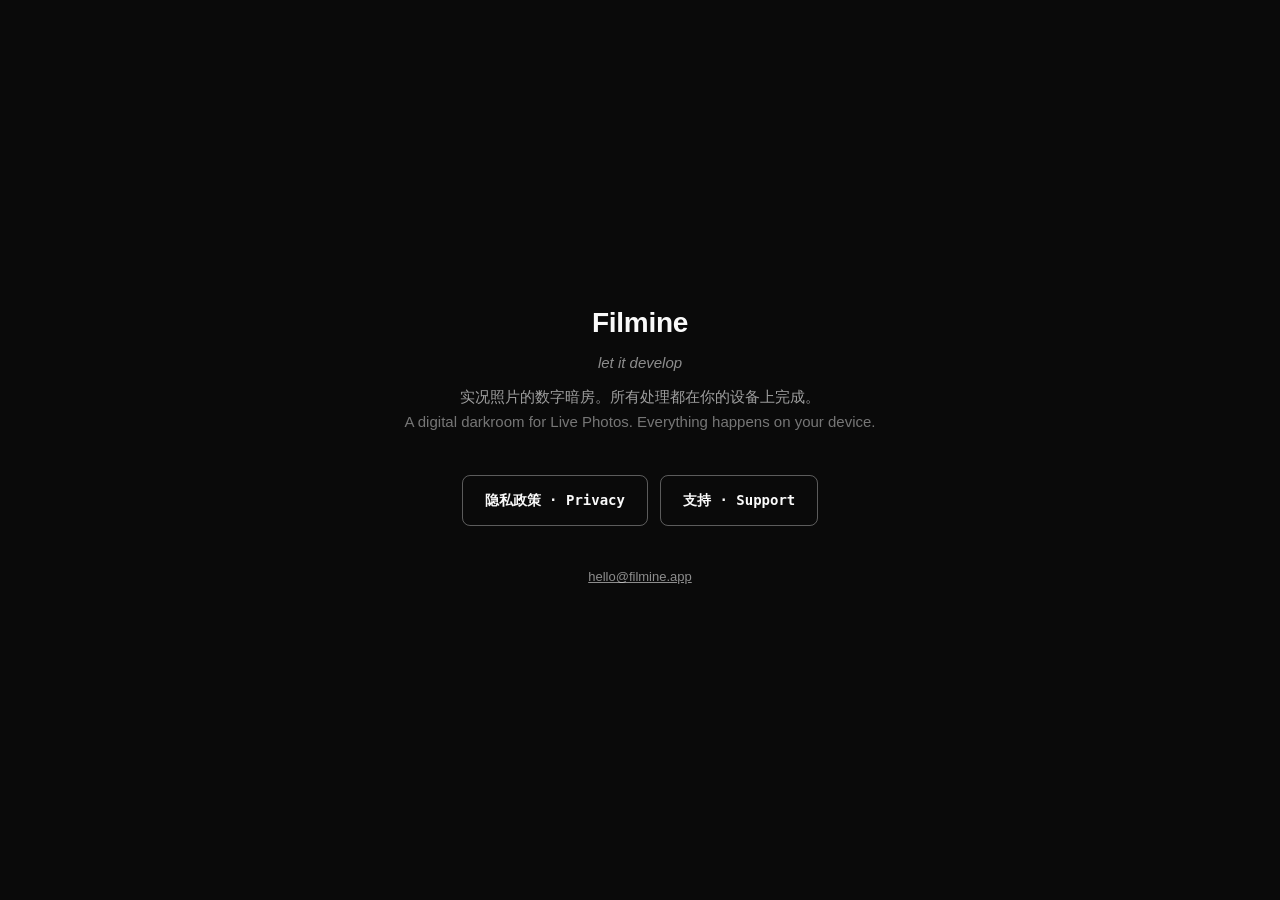
==== index.html @ 2b61131c "Publish Filmine public pages (privacy / support)" ====
<!doctype html>
<html lang="zh-Hans">
<head>
<meta charset="utf-8">
<meta name="viewport" content="width=device-width, initial-scale=1">
<title>Filmine</title>
<style>
  /* 品牌红线(CLAUDE.md 设计原则 3):Portra 黄只标 active / selected /
     developing。落地页没有任何 active 状态,因此全走 paper 层级,层次由
     weight + opacity 建立,行动感由描边承担。 */
  :root{--ink:#0A0A0A;--paper:#FAFAFA;--rule:rgba(250,250,250,.34)}
  *{box-sizing:border-box}
  body{margin:0;background:var(--ink);color:var(--paper);
       font:16px/1.7 -apple-system,BlinkMacSystemFont,"Segoe UI","PingFang SC","Hiragino Sans GB",sans-serif;
       -webkit-font-smoothing:antialiased;
       min-height:100vh;display:flex;align-items:center;justify-content:center}
  .wrap{max-width:680px;padding:64px 24px;text-align:center}
  h1{font-size:28px;font-weight:600;letter-spacing:-.01em;margin:0 0 4px}
  .brand{font-style:italic;color:rgba(250,250,250,.55);font-size:15px;margin:0 0 8px}
  .line{color:rgba(250,250,250,.62);font-size:15px;margin:0}
  .line.en{color:rgba(250,250,250,.45);margin:0 0 40px}
  nav{display:flex;gap:12px;justify-content:center;flex-wrap:wrap}
  nav a{display:inline-block;padding:13px 22px;border-radius:8px;
        color:var(--paper);text-decoration:none;font-weight:600;font-size:14px;
        border:1px solid var(--rule);
        font-family:ui-monospace,SFMono-Regular,Menlo,monospace}
  .mail{margin-top:40px;font-size:13px;color:rgba(250,250,250,.32)}
  .mail a{color:rgba(250,250,250,.55)}
</style>
</head>
<body>
<div class="wrap">
  <h1>Filmine</h1>
  <p class="brand">let it develop</p>
  <p class="line">实况照片的数字暗房。所有处理都在你的设备上完成。</p>
  <p class="line en">A digital darkroom for Live Photos. Everything happens on your device.</p>
  <nav>
    <a href="privacy.html">隐私政策 · Privacy</a>
    <a href="support.html">支持 · Support</a>
  </nav>
  <p class="mail"><a href="mailto:hello@filmine.app">hello@filmine.app</a></p>
</div>
</body>
</html>
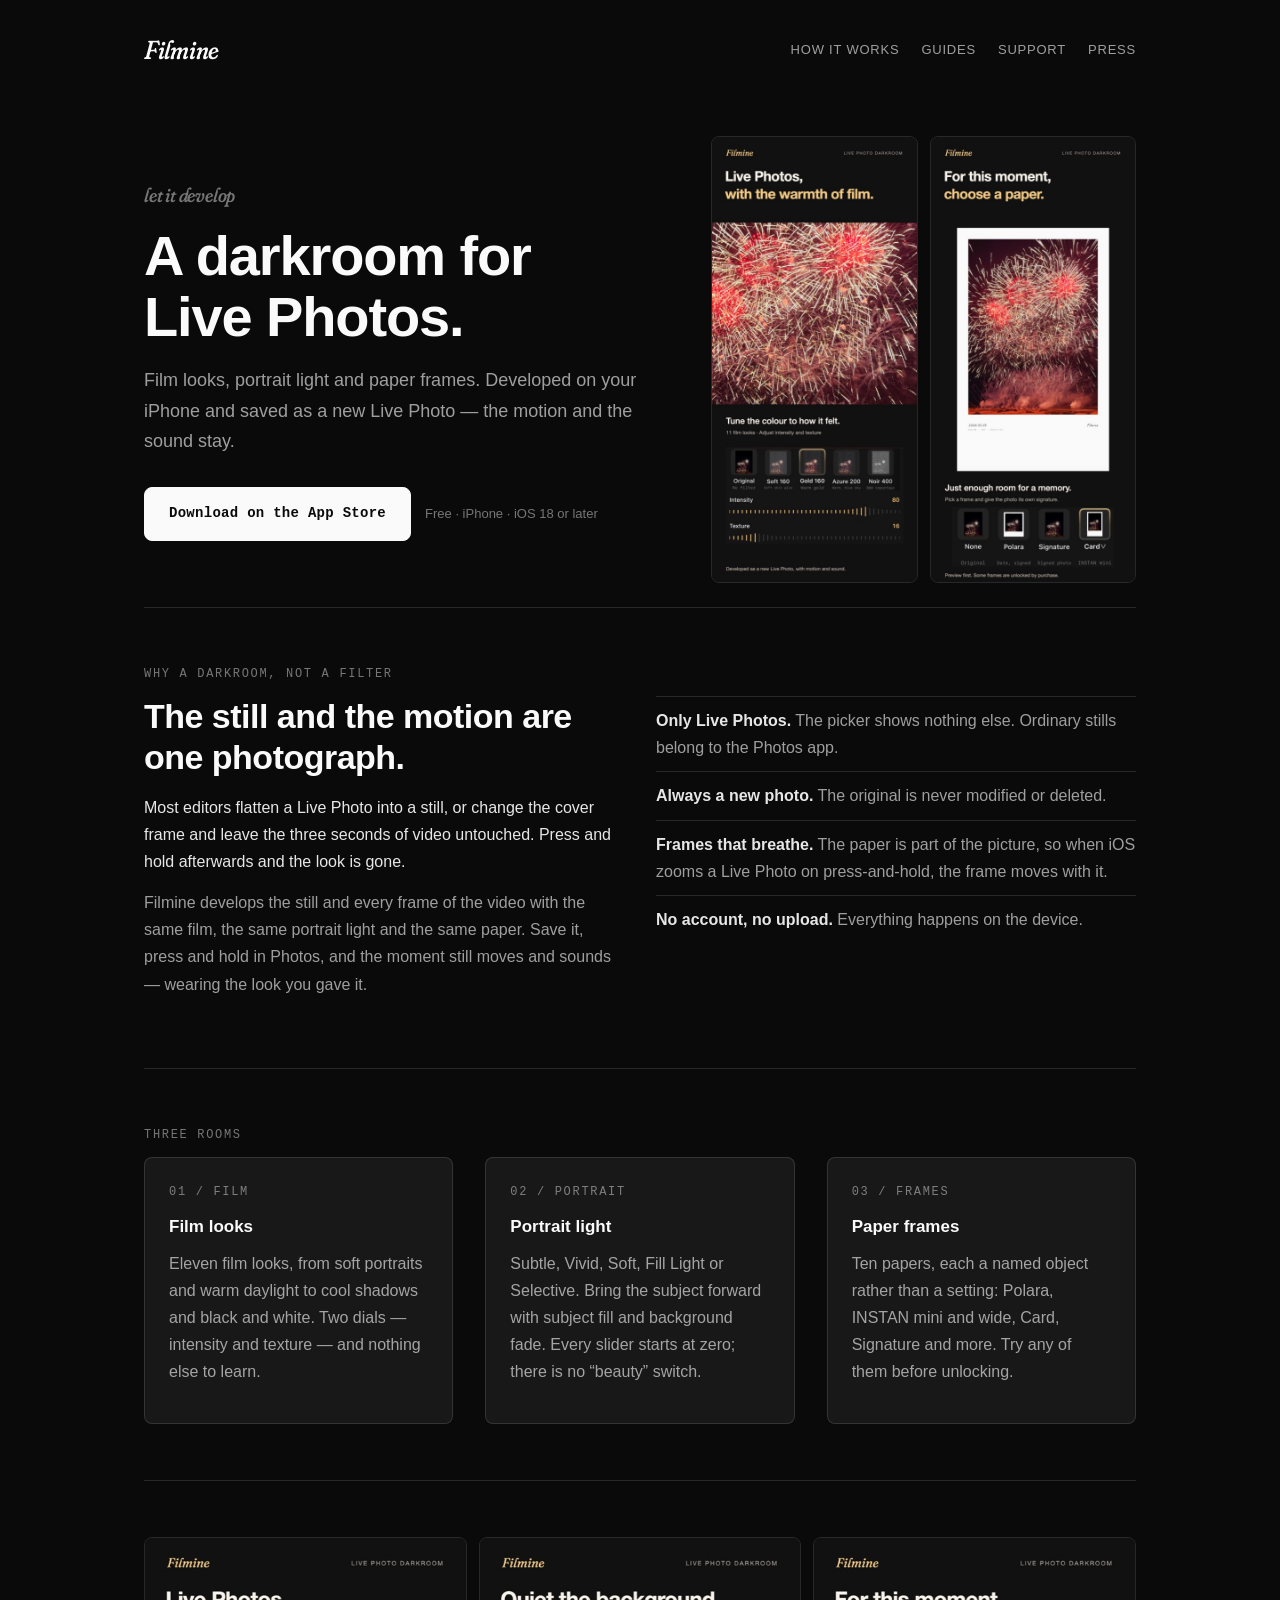
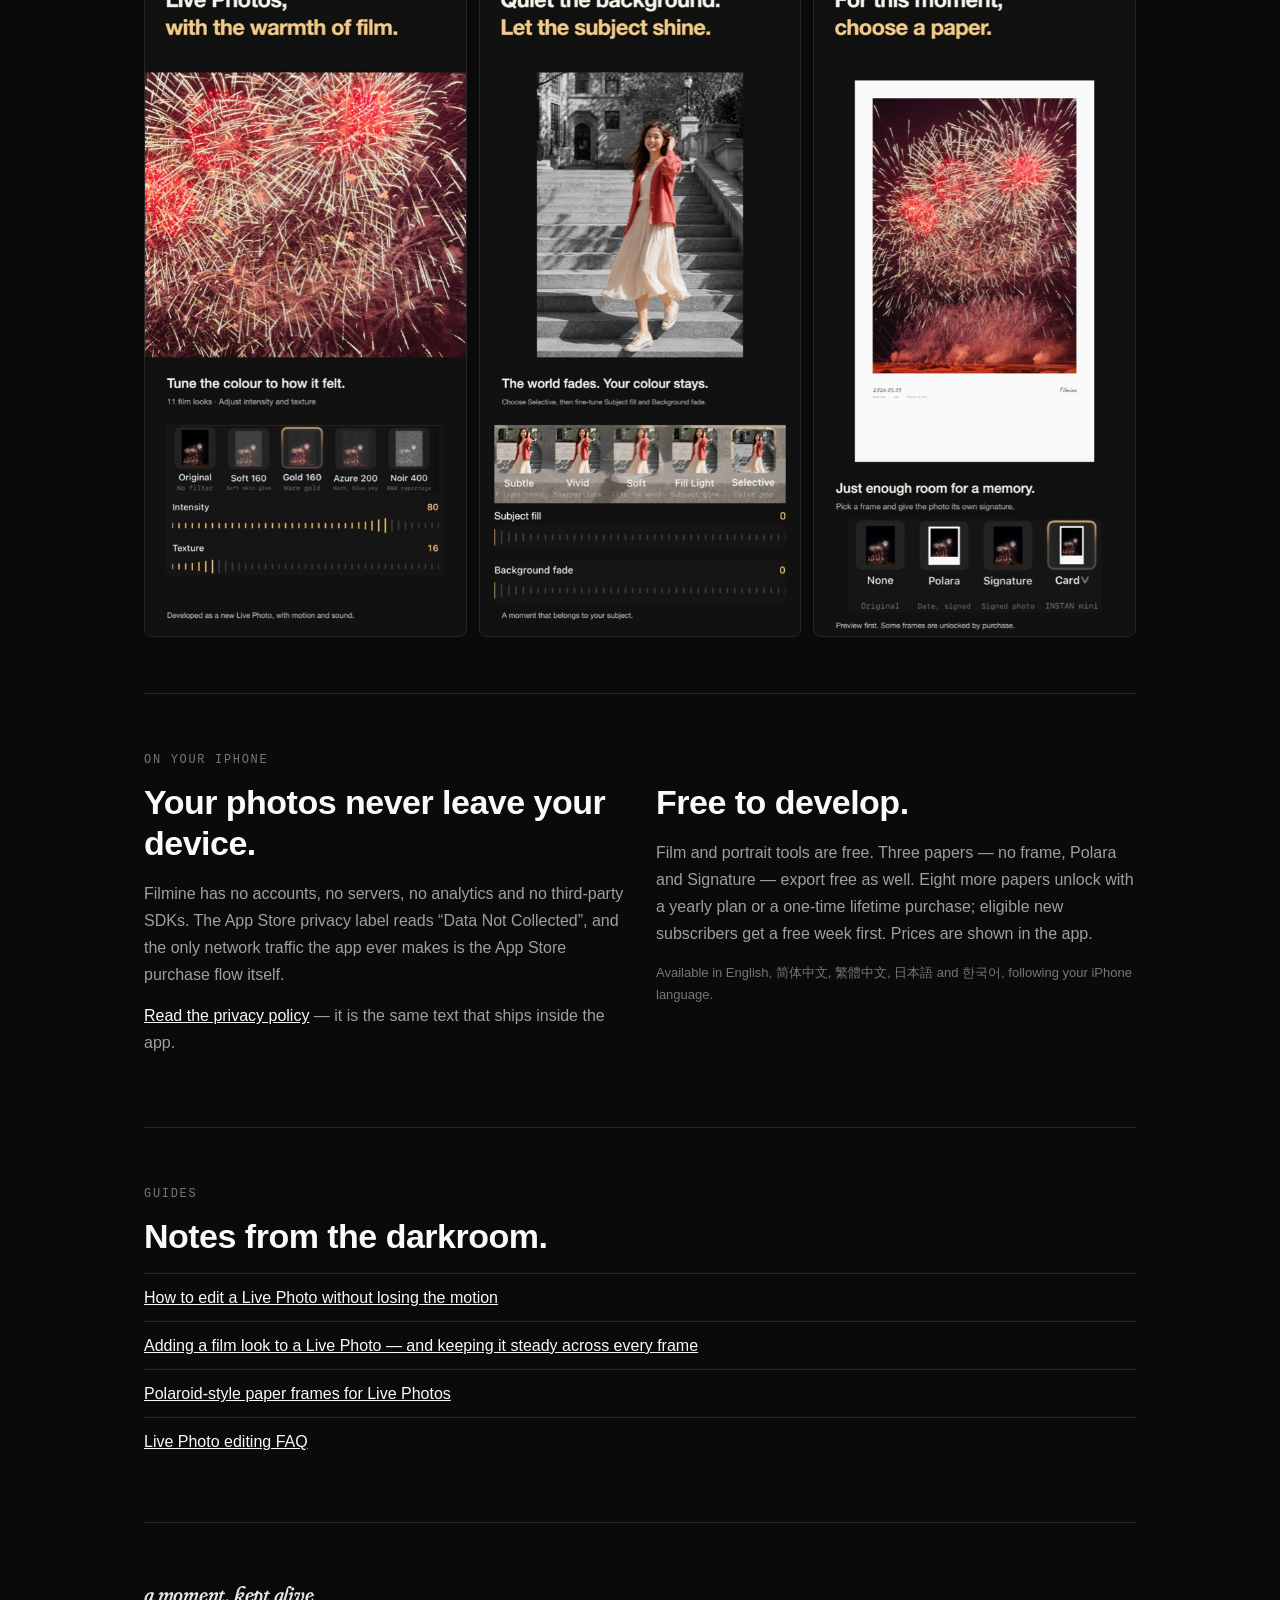
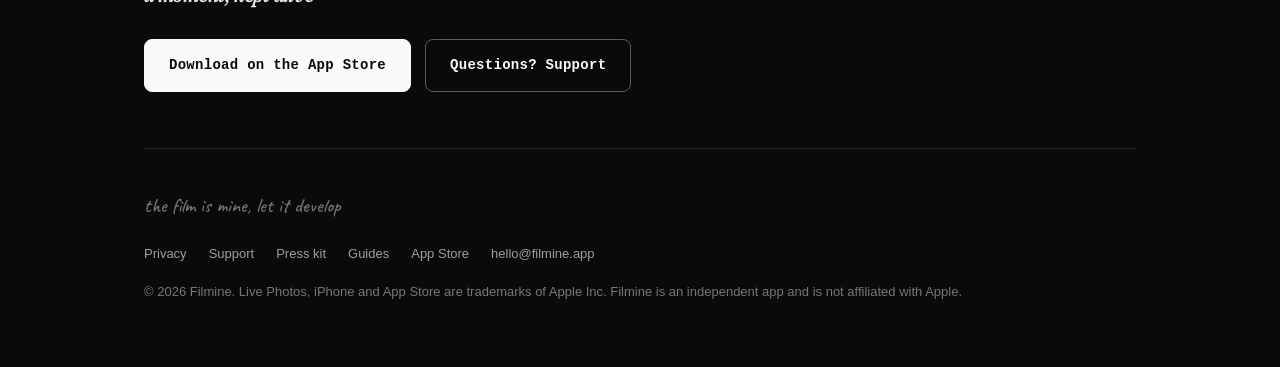
==== commit 971fb099: "Publish landing page, press kit, guides and assets (staged from ilive docs/site) Co-Authored-By: Cla" ====
--- a/index.html
+++ b/index.html
@@ -1,44 +1,173 @@
 <!doctype html>
-<html lang="zh-Hans">
+<html lang="en">
 <head>
 <meta charset="utf-8">
 <meta name="viewport" content="width=device-width, initial-scale=1">
-<title>Filmine</title>
-<style>
-  /* 品牌红线(CLAUDE.md 设计原则 3):Portra 黄只标 active / selected /
-     developing。落地页没有任何 active 状态,因此全走 paper 层级,层次由
-     weight + opacity 建立,行动感由描边承担。 */
-  :root{--ink:#0A0A0A;--paper:#FAFAFA;--rule:rgba(250,250,250,.34)}
-  *{box-sizing:border-box}
-  body{margin:0;background:var(--ink);color:var(--paper);
-       font:16px/1.7 -apple-system,BlinkMacSystemFont,"Segoe UI","PingFang SC","Hiragino Sans GB",sans-serif;
-       -webkit-font-smoothing:antialiased;
-       min-height:100vh;display:flex;align-items:center;justify-content:center}
-  .wrap{max-width:680px;padding:64px 24px;text-align:center}
-  h1{font-size:28px;font-weight:600;letter-spacing:-.01em;margin:0 0 4px}
-  .brand{font-style:italic;color:rgba(250,250,250,.55);font-size:15px;margin:0 0 8px}
-  .line{color:rgba(250,250,250,.62);font-size:15px;margin:0}
-  .line.en{color:rgba(250,250,250,.45);margin:0 0 40px}
-  nav{display:flex;gap:12px;justify-content:center;flex-wrap:wrap}
-  nav a{display:inline-block;padding:13px 22px;border-radius:8px;
-        color:var(--paper);text-decoration:none;font-weight:600;font-size:14px;
-        border:1px solid var(--rule);
-        font-family:ui-monospace,SFMono-Regular,Menlo,monospace}
-  .mail{margin-top:40px;font-size:13px;color:rgba(250,250,250,.32)}
-  .mail a{color:rgba(250,250,250,.55)}
-</style>
+<title>Filmine — Live Photo Darkroom for iPhone</title>
+<meta name="description" content="Filmine is a digital darkroom for Live Photos. Film looks, portrait light and paper frames, developed on your iPhone and saved as a new Live Photo — motion and sound stay.">
+<link rel="canonical" href="https://filmine.app/">
+<meta name="apple-itunes-app" content="app-id=6808844703">
+<link rel="icon" type="image/png" sizes="32x32" href="assets/favicon-32.png">
+<link rel="apple-touch-icon" href="assets/apple-touch-icon.png">
+<meta property="og:type" content="website">
+<meta property="og:site_name" content="Filmine">
+<meta property="og:title" content="Filmine — Live Photo Darkroom">
+<meta property="og:description" content="Film looks, portrait light and paper frames for Live Photos. Developed on your iPhone. Motion and sound stay.">
+<meta property="og:url" content="https://filmine.app/">
+<meta property="og:image" content="https://filmine.app/assets/og.png">
+<meta property="og:image:width" content="1200">
+<meta property="og:image:height" content="630">
+<meta name="twitter:card" content="summary_large_image">
+<meta name="twitter:title" content="Filmine — Live Photo Darkroom">
+<meta name="twitter:description" content="Film looks, portrait light and paper frames for Live Photos. Developed on your iPhone. Motion and sound stay.">
+<meta name="twitter:image" content="https://filmine.app/assets/og.png">
+<link rel="stylesheet" href="assets/site.css">
+<script type="application/ld+json">
+{
+  "@context": "https://schema.org",
+  "@type": "SoftwareApplication",
+  "name": "Filmine — Live Photo Darkroom",
+  "alternateName": "Filmine",
+  "operatingSystem": "iOS 18.0 or later",
+  "applicationCategory": "PhotographyApplication",
+  "description": "A digital darkroom for Live Photos. Film looks, portrait light and paper frames, developed on your iPhone and saved as a new Live Photo with motion and sound.",
+  "url": "https://filmine.app/",
+  "installUrl": "https://apps.apple.com/app/id6808844703",
+  "downloadUrl": "https://apps.apple.com/app/id6808844703",
+  "image": "https://filmine.app/assets/filmine-icon-1024.png",
+  "screenshot": [
+    "https://filmine.app/assets/shot-01-home.jpg",
+    "https://filmine.app/assets/shot-02-film.jpg",
+    "https://filmine.app/assets/shot-04-frame.jpg"
+  ],
+  "offers": {"@type": "Offer", "price": "0", "priceCurrency": "USD", "category": "free"},
+  "inLanguage": ["en", "zh-Hans", "zh-Hant", "ja", "ko"],
+  "author": {"@type": "Organization", "name": "Filmine", "url": "https://filmine.app/", "email": "hello@filmine.app"}
+}
+</script>
 </head>
 <body>
 <div class="wrap">
-  <h1>Filmine</h1>
-  <p class="brand">let it develop</p>
-  <p class="line">实况照片的数字暗房。所有处理都在你的设备上完成。</p>
-  <p class="line en">A digital darkroom for Live Photos. Everything happens on your device.</p>
-  <nav>
-    <a href="privacy.html">隐私政策 · Privacy</a>
-    <a href="support.html">支持 · Support</a>
-  </nav>
-  <p class="mail"><a href="mailto:hello@filmine.app">hello@filmine.app</a></p>
+  <header class="top">
+    <a class="wordmark" href="./">Filmine</a>
+    <nav>
+      <a href="#how">How it works</a>
+      <a href="guides/">Guides</a>
+      <a href="support.html">Support</a>
+      <a href="press.html">Press</a>
+    </nav>
+  </header>
+
+  <section class="hero" style="border-top:0">
+    <div>
+      <p class="tagline wordmark">let it develop</p>
+      <h1>A darkroom for<br>Live Photos.</h1>
+      <p class="lede">Film looks, portrait light and paper frames. Developed on your iPhone and saved as a new Live Photo — the motion and the sound stay.</p>
+      <div class="cta">
+        <a class="btn primary" href="https://apps.apple.com/app/id6808844703">Download on the App Store</a>
+        <span class="meta">Free · iPhone · iOS 18 or later</span>
+      </div>
+    </div>
+    <div class="shots">
+      <img src="assets/shot-01-home.jpg" alt="Filmine home screen with the developing Polara paper" width="1320" height="2868">
+      <img src="assets/shot-02-film.jpg" alt="Fireworks Live Photo with the Gold 160 film look, intensity and texture sliders" width="1320" height="2868" loading="eager">
+      <img src="assets/shot-04-frame.jpg" alt="The same fireworks on a Card paper frame with date and signature" width="1320" height="2868" loading="eager">
+    </div>
+  </section>
+
+  <section id="how">
+    <p class="kicker">Why a darkroom, not a filter</p>
+    <div class="grid2">
+      <div>
+        <h2>The still and the motion are one photograph.</h2>
+        <p class="strong">Most editors flatten a Live Photo into a still, or change the cover frame and leave the three seconds of video untouched. Press and hold afterwards and the look is gone.</p>
+        <p>Filmine develops the still and every frame of the video with the same film, the same portrait light and the same paper. Save it, press and hold in Photos, and the moment still moves and sounds — wearing the look you gave it.</p>
+      </div>
+      <ul class="plain">
+        <li><strong>Only Live Photos.</strong> The picker shows nothing else. Ordinary stills belong to the Photos app.</li>
+        <li><strong>Always a new photo.</strong> The original is never modified or deleted.</li>
+        <li><strong>Frames that breathe.</strong> The paper is part of the picture, so when iOS zooms a Live Photo on press-and-hold, the frame moves with it.</li>
+        <li><strong>No account, no upload.</strong> Everything happens on the device.</li>
+      </ul>
+    </div>
+  </section>
+
+  <section>
+    <p class="kicker">Three rooms</p>
+    <div class="grid3">
+      <div class="card">
+        <div class="n">01 / FILM</div>
+        <h3>Film looks</h3>
+        <p>Eleven film looks, from soft portraits and warm daylight to cool shadows and black and white. Two dials — intensity and texture — and nothing else to learn.</p>
+      </div>
+      <div class="card">
+        <div class="n">02 / PORTRAIT</div>
+        <h3>Portrait light</h3>
+        <p>Subtle, Vivid, Soft, Fill Light or Selective. Bring the subject forward with subject fill and background fade. Every slider starts at zero; there is no “beauty” switch.</p>
+      </div>
+      <div class="card">
+        <div class="n">03 / FRAMES</div>
+        <h3>Paper frames</h3>
+        <p>Ten papers, each a named object rather than a setting: Polara, INSTAN mini and wide, Card, Signature and more. Try any of them before unlocking.</p>
+      </div>
+    </div>
+  </section>
+
+  <section>
+    <div class="shots">
+      <img src="assets/shot-02-film.jpg" alt="Film room: eleven film looks with intensity and texture" width="1320" height="2868" loading="lazy">
+      <img src="assets/shot-03-portrait.jpg" alt="Portrait room: five presets, subject fill and background fade" width="1320" height="2868" loading="lazy">
+      <img src="assets/shot-04-frame.jpg" alt="Frames room: paper frames with date and signature" width="1320" height="2868" loading="lazy">
+    </div>
+  </section>
+
+  <section>
+    <p class="kicker">On your iPhone</p>
+    <div class="grid2">
+      <div>
+        <h2>Your photos never leave your device.</h2>
+        <p>Filmine has no accounts, no servers, no analytics and no third-party SDKs. The App Store privacy label reads “Data Not Collected”, and the only network traffic the app ever makes is the App Store purchase flow itself.</p>
+        <p><a href="privacy.html">Read the privacy policy</a> — it is the same text that ships inside the app.</p>
+      </div>
+      <div>
+        <h2>Free to develop.</h2>
+        <p>Film and portrait tools are free. Three papers — no frame, Polara and Signature — export free as well. Eight more papers unlock with a yearly plan or a one-time lifetime purchase; eligible new subscribers get a free week first. Prices are shown in the app.</p>
+        <p class="meta">Available in English, 简体中文, 繁體中文, 日本語 and 한국어, following your iPhone language.</p>
+      </div>
+    </div>
+  </section>
+
+  <section>
+    <p class="kicker">Guides</p>
+    <h2>Notes from the darkroom.</h2>
+    <ul class="plain">
+      <li><a href="guides/edit-live-photo-keep-motion.html">How to edit a Live Photo without losing the motion</a></li>
+      <li><a href="guides/film-look-live-photo.html">Adding a film look to a Live Photo — and keeping it steady across every frame</a></li>
+      <li><a href="guides/live-photo-frames-polaroid-style.html">Polaroid-style paper frames for Live Photos</a></li>
+      <li><a href="guides/live-photo-faq.html">Live Photo editing FAQ</a></li>
+    </ul>
+  </section>
+
+  <section>
+    <p class="quote wordmark">a moment, kept alive</p>
+    <div class="cta" style="margin-top:28px;display:flex;gap:14px;align-items:center;flex-wrap:wrap">
+      <a class="btn primary" href="https://apps.apple.com/app/id6808844703">Download on the App Store</a>
+      <a class="btn" href="support.html">Questions? Support</a>
+    </div>
+  </section>
+
+  <footer>
+    <div class="sig">the film is mine, let it develop</div>
+    <div class="row">
+      <a href="privacy.html">Privacy</a>
+      <a href="support.html">Support</a>
+      <a href="press.html">Press kit</a>
+      <a href="guides/">Guides</a>
+      <a href="https://apps.apple.com/app/id6808844703">App Store</a>
+      <a href="mailto:hello@filmine.app">hello@filmine.app</a>
+    </div>
+    <div>© 2026 Filmine. Live Photos, iPhone and App Store are trademarks of Apple Inc. Filmine is an independent app and is not affiliated with Apple.</div>
+  </footer>
 </div>
 </body>
 </html>
--- a/assets/site.css
+++ b/assets/site.css
@@ -0,0 +1,98 @@
+/* Filmine public site. Brand rules (CLAUDE.md design principle 3 / E1 ruling 2026-08-31):
+   Portra #FAC775 marks only active / selected / developing. Static pages have no
+   active state, so hierarchy is paper weight + opacity; CTAs are paper outline.
+   Only exception: the Live Photo badge and paper artwork inside images. */
+@font-face{font-family:"Fraunces";font-style:italic;font-weight:300 900;font-display:swap;
+  src:url("fonts/Fraunces-Italic.ttf") format("truetype")}
+@font-face{font-family:"Caveat";font-style:normal;font-weight:400 700;font-display:swap;
+  src:url("fonts/Caveat.ttf") format("truetype")}
+:root{--ink:#0A0A0A;--ink-warm:#1A1108;--paper:#FAFAFA;--frame:#1D1D1F;
+  --p92:rgba(250,250,250,.92);--p62:rgba(250,250,250,.62);--p45:rgba(250,250,250,.45);
+  --p34:rgba(250,250,250,.34);--p12:rgba(250,250,250,.12);--p06:rgba(250,250,250,.06)}
+*{box-sizing:border-box}
+html{scroll-behavior:smooth}
+body{margin:0;background:var(--ink);color:var(--paper);
+  font:16px/1.7 -apple-system,BlinkMacSystemFont,"SF Pro Text","Segoe UI","PingFang SC","Hiragino Sans",sans-serif;
+  -webkit-font-smoothing:antialiased}
+a{color:var(--paper)}
+img{max-width:100%;height:auto;display:block}
+.wrap{max-width:1040px;margin:0 auto;padding:0 24px}
+.narrow{max-width:680px}
+.mono{font-family:ui-monospace,"SF Mono",SFMono-Regular,Menlo,monospace}
+.wordmark{font-family:"Fraunces",Georgia,"Times New Roman",serif;font-style:italic;font-weight:500;
+  font-variation-settings:"opsz" 144,"SOFT" 100,"WONK" 1;letter-spacing:-.01em}
+.sig{font-family:"Caveat","Bradley Hand",cursive;font-weight:500}
+
+/* header */
+.top{display:flex;align-items:center;justify-content:space-between;padding:28px 0 8px}
+.top .wordmark{font-size:26px;text-decoration:none}
+.top nav{display:flex;gap:22px;flex-wrap:wrap}
+.top nav a{font-size:13px;letter-spacing:.06em;text-transform:uppercase;color:var(--p62);text-decoration:none}
+.top nav a:hover{color:var(--paper)}
+
+/* buttons */
+.btn{display:inline-block;padding:14px 24px;border-radius:8px;border:1px solid var(--p34);
+  color:var(--paper);text-decoration:none;font-weight:600;font-size:14px;letter-spacing:.02em;
+  font-family:ui-monospace,"SF Mono",SFMono-Regular,Menlo,monospace}
+.btn:hover{border-color:var(--paper)}
+.btn.primary{background:var(--paper);color:var(--ink);border-color:var(--paper)}
+.btn.primary:hover{background:#fff}
+.meta{font-size:13px;color:var(--p45)}
+
+/* hero */
+.hero{padding:56px 0 24px;display:grid;grid-template-columns:1.1fr .9fr;gap:48px;align-items:center}
+.hero h1{font-size:clamp(34px,5.2vw,56px);line-height:1.08;letter-spacing:-.02em;font-weight:700;margin:0 0 18px}
+.hero .lede{font-size:18px;color:var(--p62);margin:0 0 30px;max-width:34em}
+.hero .cta{display:flex;gap:14px;align-items:center;flex-wrap:wrap}
+.hero .tagline{font-size:20px;color:var(--p45);margin:0 0 14px}
+.shots{display:grid;grid-template-columns:repeat(3,1fr);gap:12px}
+.shots img{border-radius:8px;border:1px solid var(--p12)}
+.hero .shots{grid-template-columns:1fr 1fr}
+.hero .shots img:first-child{display:none}
+
+/* sections */
+section{padding:56px 0;border-top:1px solid var(--p12)}
+.kicker{font-size:12px;letter-spacing:.14em;text-transform:uppercase;color:var(--p45);margin:0 0 12px;
+  font-family:ui-monospace,"SF Mono",SFMono-Regular,Menlo,monospace}
+h2{font-size:clamp(24px,3.2vw,34px);line-height:1.2;letter-spacing:-.015em;font-weight:700;margin:0 0 16px}
+h3{font-size:17px;font-weight:600;margin:0 0 8px}
+p{color:var(--p62);margin:0 0 14px}
+p.strong{color:var(--p92)}
+.grid3{display:grid;grid-template-columns:repeat(3,1fr);gap:32px}
+.grid2{display:grid;grid-template-columns:1fr 1fr;gap:32px}
+.card{padding:24px;border:1px solid var(--p12);border-radius:8px;background:var(--p06)}
+.card .n{font-size:12px;letter-spacing:.14em;color:var(--p45);margin-bottom:10px;
+  font-family:ui-monospace,"SF Mono",SFMono-Regular,Menlo,monospace}
+ul.plain{list-style:none;padding:0;margin:0}
+ul.plain li{padding:10px 0;border-top:1px solid var(--p12);color:var(--p62)}
+ul.plain li strong{color:var(--p92);font-weight:600}
+.facts{width:100%;border-collapse:collapse;font-size:15px}
+.facts th,.facts td{text-align:left;padding:10px 12px 10px 0;border-top:1px solid var(--p12);vertical-align:top}
+.facts th{color:var(--p45);font-weight:500;width:34%}
+.facts td{color:var(--p92)}
+.quote{font-size:22px;line-height:1.45;color:var(--p92);max-width:26em;margin:0}
+
+/* article */
+article{max-width:680px;margin:0 auto;padding:40px 0 64px}
+article h1{font-size:clamp(28px,4vw,40px);line-height:1.15;letter-spacing:-.02em;margin:0 0 20px}
+article h2{font-size:22px;margin:36px 0 12px}
+article p,article li{color:var(--p62)}
+article li{margin:6px 0}
+article strong{color:var(--p92);font-weight:600}
+article .cta{margin-top:40px;padding:22px 24px;border:1px solid var(--p12);border-radius:8px;color:var(--p92)}
+article .dateline{font-size:13px;color:var(--p45);margin:0 0 28px}
+
+/* footer */
+footer{border-top:1px solid var(--p12);padding:40px 0 64px;font-size:13px;color:var(--p45)}
+footer .row{display:flex;gap:22px;flex-wrap:wrap;margin-bottom:16px}
+footer a{color:var(--p62);text-decoration:none}
+footer a:hover{color:var(--paper)}
+footer .sig{font-size:20px;color:var(--p45);margin-bottom:20px}
+
+@media (max-width:820px){
+  .hero{grid-template-columns:1fr;gap:32px;padding-top:32px}
+  .grid3,.grid2{grid-template-columns:1fr}
+  .shots{grid-template-columns:repeat(3,1fr);gap:8px}
+  .hero .shots{grid-template-columns:1fr 1fr}
+  .top nav{gap:14px}
+}
